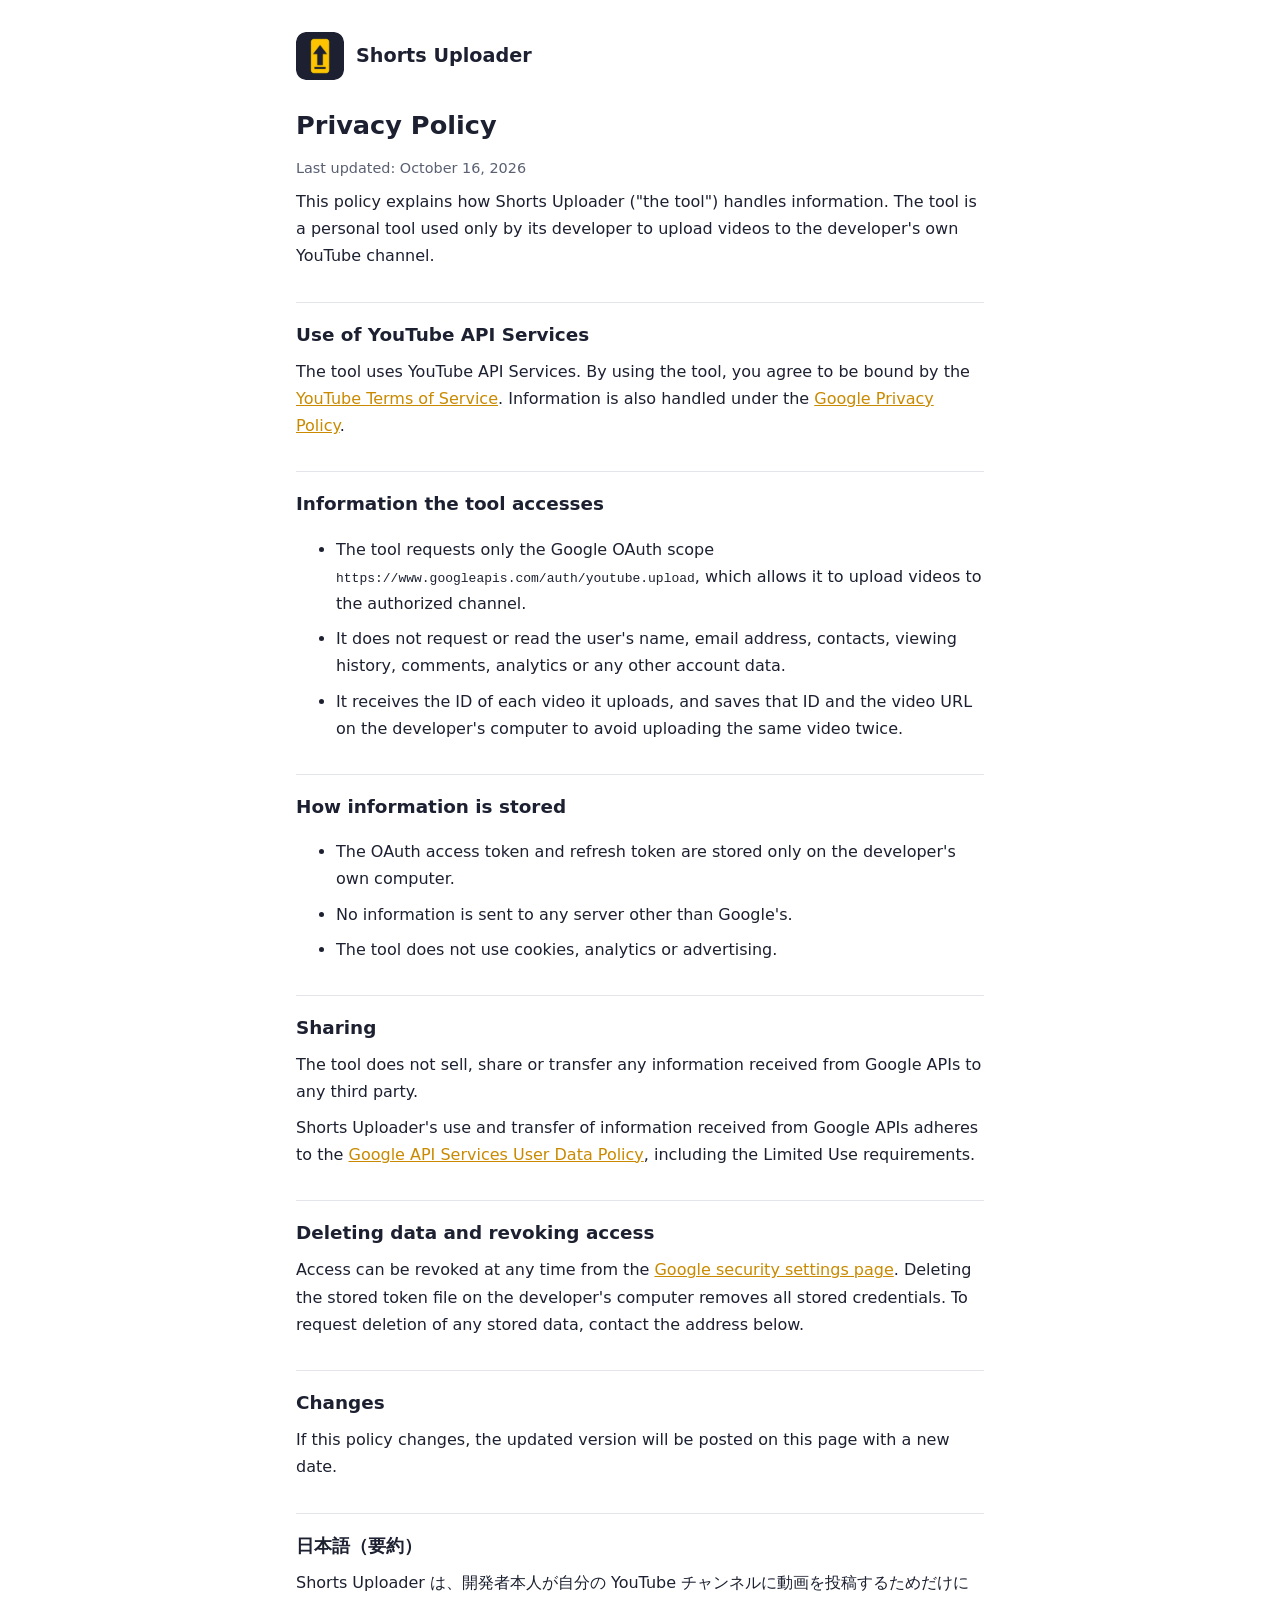
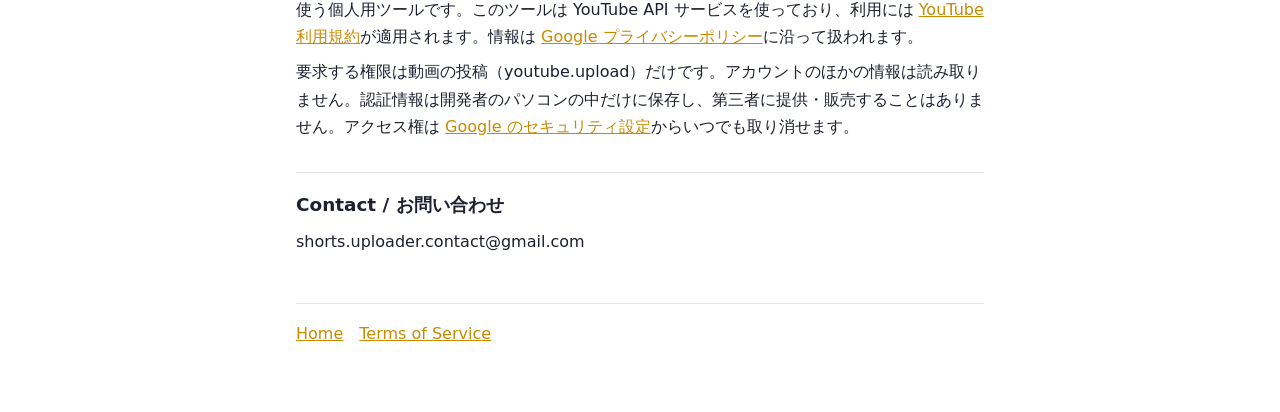
==== privacy.html @ 7dad6755 "Add files via upload" ====
<!doctype html>
<html lang="en">
<head>
<meta charset="utf-8">
<meta name="viewport" content="width=device-width, initial-scale=1">
<title>Privacy Policy</title>
<link rel="stylesheet" href="style.css">
</head>
<body>
<main>
  <header><img src="logo.png" alt=""><a href="./">Shorts Uploader</a></header>

  <h1>Privacy Policy</h1>
  <p class="muted">Last updated: October 16, 2026</p>

  <p>This policy explains how Shorts Uploader ("the tool") handles information. The tool is a personal tool used only by its developer to upload videos to the developer's own YouTube channel.</p>

  <h2>Use of YouTube API Services</h2>
  <p>The tool uses YouTube API Services. By using the tool, you agree to be bound by the <a href="https://www.youtube.com/t/terms">YouTube Terms of Service</a>. Information is also handled under the <a href="https://policies.google.com/privacy">Google Privacy Policy</a>.</p>

  <h2>Information the tool accesses</h2>
  <ul>
    <li>The tool requests only the Google OAuth scope <code>https://www.googleapis.com/auth/youtube.upload</code>, which allows it to upload videos to the authorized channel.</li>
    <li>It does not request or read the user's name, email address, contacts, viewing history, comments, analytics or any other account data.</li>
    <li>It receives the ID of each video it uploads, and saves that ID and the video URL on the developer's computer to avoid uploading the same video twice.</li>
  </ul>

  <h2>How information is stored</h2>
  <ul>
    <li>The OAuth access token and refresh token are stored only on the developer's own computer.</li>
    <li>No information is sent to any server other than Google's.</li>
    <li>The tool does not use cookies, analytics or advertising.</li>
  </ul>

  <h2>Sharing</h2>
  <p>The tool does not sell, share or transfer any information received from Google APIs to any third party.</p>
  <p>Shorts Uploader's use and transfer of information received from Google APIs adheres to the <a href="https://developers.google.com/terms/api-services-user-data-policy">Google API Services User Data Policy</a>, including the Limited Use requirements.</p>

  <h2>Deleting data and revoking access</h2>
  <p>Access can be revoked at any time from the <a href="https://security.google.com/settings/security/permissions">Google security settings page</a>. Deleting the stored token file on the developer's computer removes all stored credentials. To request deletion of any stored data, contact the address below.</p>

  <h2>Changes</h2>
  <p>If this policy changes, the updated version will be posted on this page with a new date.</p>

  <h2>日本語（要約）</h2>
  <p>Shorts Uploader は、開発者本人が自分の YouTube チャンネルに動画を投稿するためだけに使う個人用ツールです。このツールは YouTube API サービスを使っており、利用には <a href="https://www.youtube.com/t/terms">YouTube 利用規約</a>が適用されます。情報は <a href="https://policies.google.com/privacy">Google プライバシーポリシー</a>に沿って扱われます。</p>
  <p>要求する権限は動画の投稿（youtube.upload）だけです。アカウントのほかの情報は読み取りません。認証情報は開発者のパソコンの中だけに保存し、第三者に提供・販売することはありません。アクセス権は <a href="https://security.google.com/settings/security/permissions">Google のセキュリティ設定</a>からいつでも取り消せます。</p>

  <h2>Contact / お問い合わせ</h2>
  <p>shorts.uploader.contact@gmail.com</p>

  <nav><a href="./">Home</a><a href="terms.html">Terms of Service</a></nav>
</main>
</body>
</html>
---- style.css ----
:root {
  --bg: #ffffff;
  --text: #1c2030;
  --muted: #5a6072;
  --accent: #c98a00;
  --line: #e3e5ea;
}
@media (prefers-color-scheme: dark) {
  :root { --bg: #14171f; --text: #e8eaf0; --muted: #a0a6b4; --accent: #ffc400; --line: #2a2f3b; }
}
* { box-sizing: border-box; }
body {
  margin: 0;
  background: var(--bg);
  color: var(--text);
  font-family: system-ui, -apple-system, "Segoe UI", "Hiragino Sans", "Yu Gothic UI", sans-serif;
  line-height: 1.7;
}
main { max-width: 720px; margin: 0 auto; padding: 32px 16px 64px; }
header { display: flex; align-items: center; gap: 12px; margin-bottom: 24px; }
header img { width: 48px; height: 48px; border-radius: 10px; }
header a { color: var(--text); text-decoration: none; font-weight: 700; font-size: 1.2rem; }
h1 { font-size: 1.6rem; margin: 0 0 8px; }
h2 { font-size: 1.15rem; margin: 32px 0 8px; padding-top: 16px; border-top: 1px solid var(--line); }
p, li { margin: 8px 0; }
.muted { color: var(--muted); font-size: 0.9rem; }
a { color: var(--accent); }
nav { margin-top: 48px; padding-top: 16px; border-top: 1px solid var(--line); display: flex; gap: 16px; flex-wrap: wrap; }
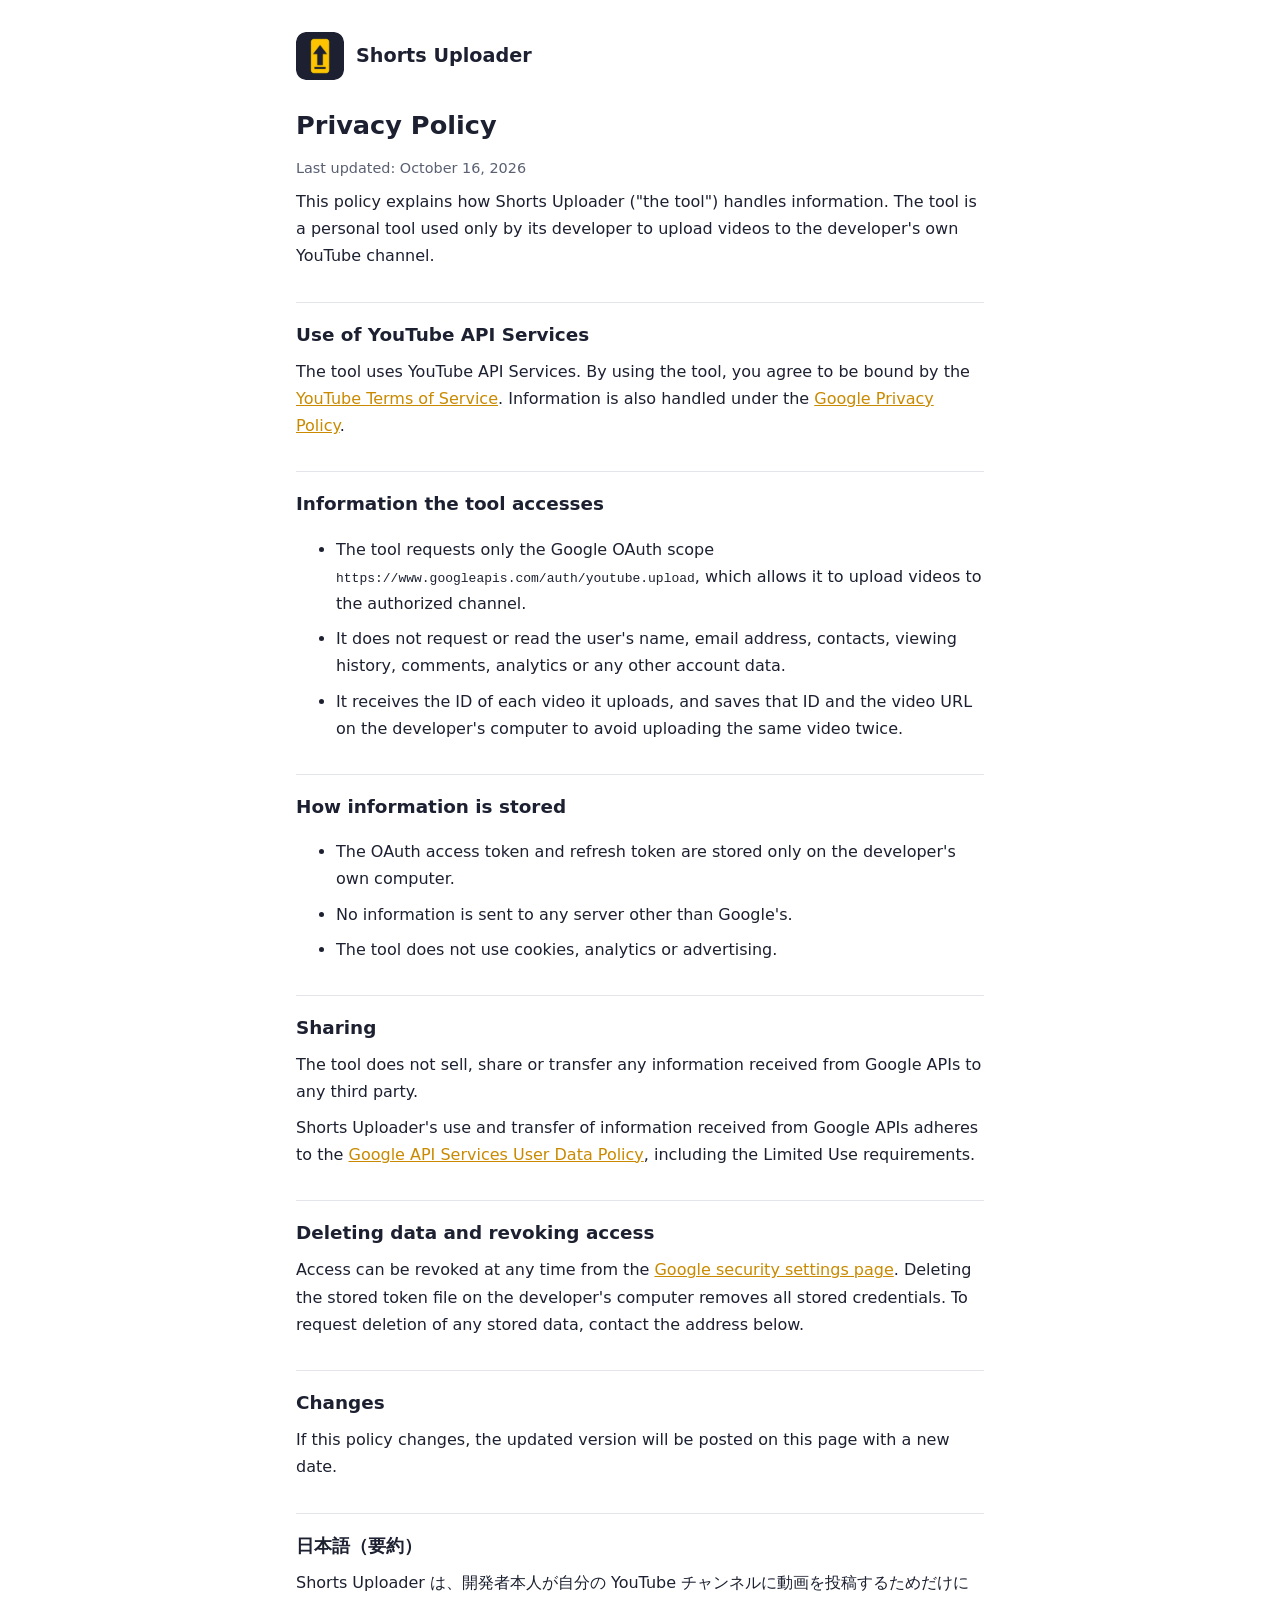
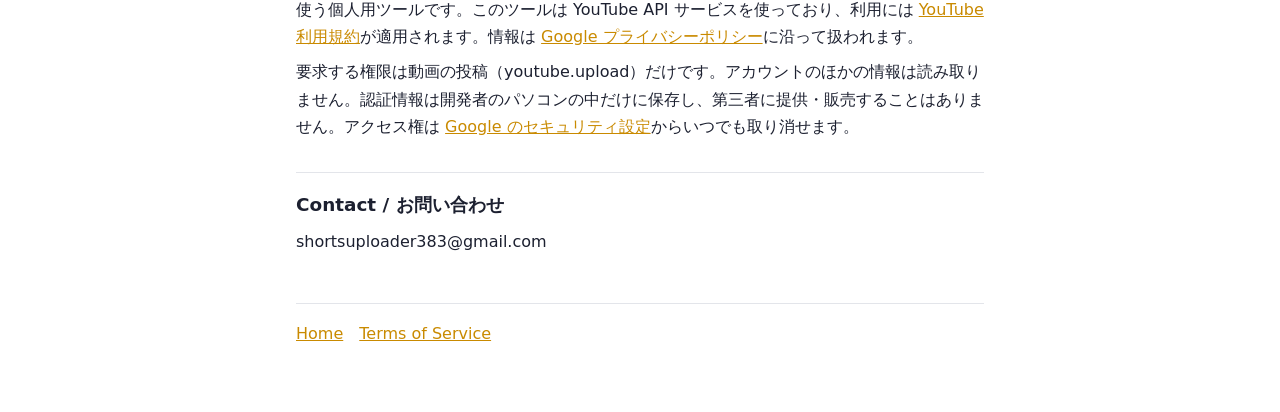
==== commit 75582abe: "Add files via upload" ====
--- a/privacy.html
+++ b/privacy.html
@@ -47,7 +47,7 @@
   <p>要求する権限は動画の投稿（youtube.upload）だけです。アカウントのほかの情報は読み取りません。認証情報は開発者のパソコンの中だけに保存し、第三者に提供・販売することはありません。アクセス権は <a href="https://security.google.com/settings/security/permissions">Google のセキュリティ設定</a>からいつでも取り消せます。</p>
 
   <h2>Contact / お問い合わせ</h2>
-  <p>shorts.uploader.contact@gmail.com</p>
+  <p>shortsuploader383@gmail.com</p>
 
   <nav><a href="./">Home</a><a href="terms.html">Terms of Service</a></nav>
 </main>
